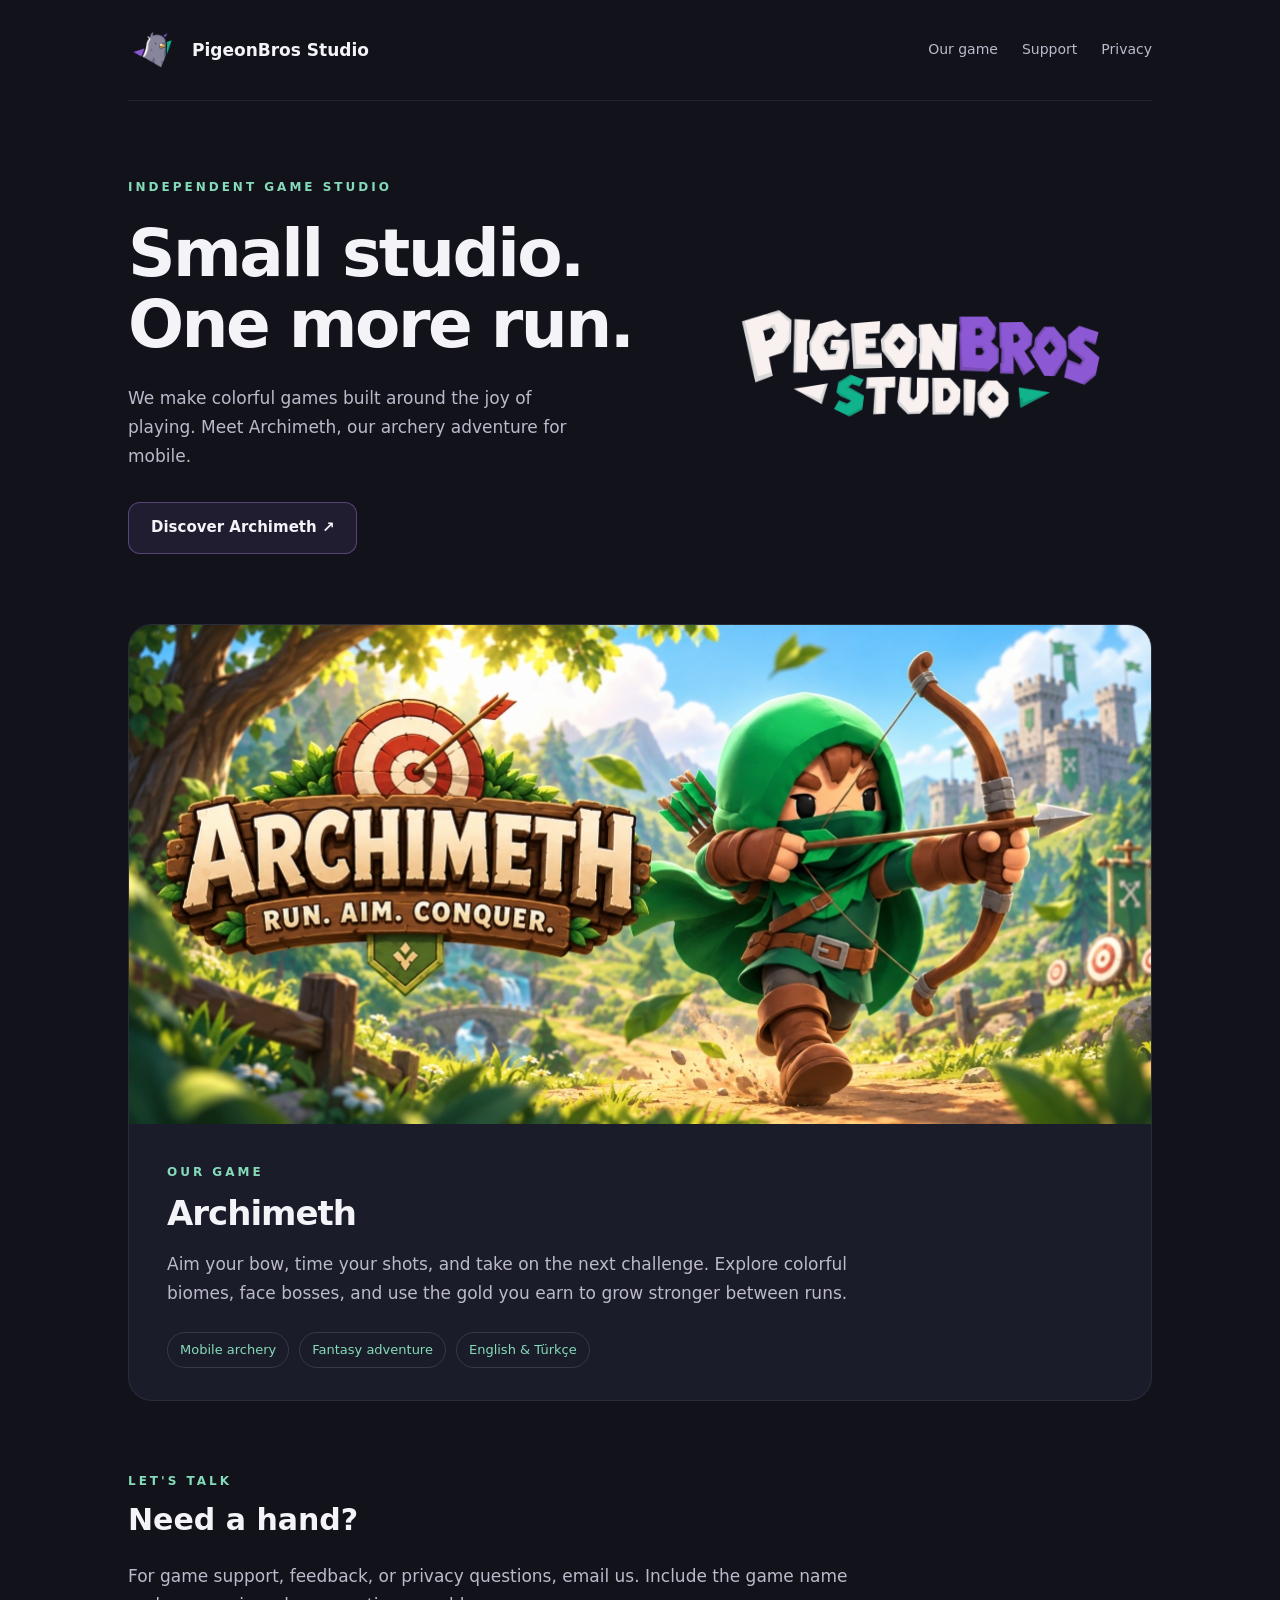
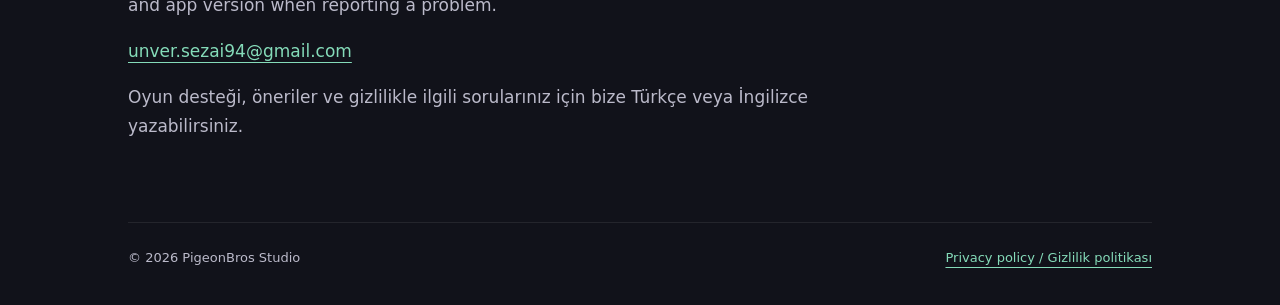
==== index.html @ d185c444 "Publish PigeonBros Studio website and Archimeth privacy policy" ====
<!doctype html>
<html lang="en"><head><meta charset="utf-8"><meta name="viewport" content="width=device-width,initial-scale=1"><title>PigeonBros Studio — Archimeth</title><meta name="description" content="PigeonBros Studio, creators of Archimeth. Discover the game, get support, and read our privacy policy."><meta name="theme-color" content="#11121a"><link rel="icon" href="assets/logo.png"><link rel="stylesheet" href="style.css"></head><body><div class="wrap">
<header><a class="brand" href="./"><img src="assets/logo.png" alt="" width="52" height="52">PigeonBros Studio</a><nav aria-label="Main navigation"><a href="#game">Our game</a><a href="#support">Support</a><a href="privacy-policy.html">Privacy</a></nav></header>
<main><section class="hero"><div><span class="eyebrow">Independent game studio</span><h1>Small studio.<br>One more run.</h1><p>We make colorful games built around the joy of playing. Meet Archimeth, our archery adventure for mobile.</p><a class="button" href="#game">Discover Archimeth ↗</a></div><img class="studio-art" src="assets/banner.png" alt="PigeonBros Studio" width="2048" height="1152"></section>
<section class="game" id="game" aria-labelledby="game-title"><img src="assets/archimeth.jpg" alt="Archimeth's green-hooded archer and colorful fantasy world" width="1024" height="500"><div class="game-copy"><span class="eyebrow">Our game</span><h2 id="game-title">Archimeth</h2><p>Aim your bow, time your shots, and take on the next challenge. Explore colorful biomes, face bosses, and use the gold you earn to grow stronger between runs.</p><div class="tags"><span>Mobile archery</span><span>Fantasy adventure</span><span>English &amp; Türkçe</span></div></div></section>
<section class="support" id="support"><span class="eyebrow">Let's talk</span><h2>Need a hand?</h2><p>For game support, feedback, or privacy questions, email us. Include the game name and app version when reporting a problem.</p><a href="mailto:unver.sezai94@gmail.com">unver.sezai94@gmail.com</a><p lang="tr">Oyun desteği, öneriler ve gizlilikle ilgili sorularınız için bize Türkçe veya İngilizce yazabilirsiniz.</p></section></main>
<footer><span>© 2026 PigeonBros Studio</span><a href="privacy-policy.html">Privacy policy / Gizlilik politikası</a></footer></div></body></html>
---- style.css ----
:root{color-scheme:dark;--bg:#11121a;--surface:#1a1c29;--ink:#f4f3f8;--muted:#bbbaca;--purple:#ac84f4;--green:#85dbb9}*{box-sizing:border-box}html{scroll-behavior:smooth}body{margin:0;background:var(--bg);color:var(--ink);font:17px/1.7 system-ui,-apple-system,BlinkMacSystemFont,"Segoe UI",sans-serif}a{color:var(--green);text-underline-offset:5px}a:hover{color:#fff}a:focus-visible{outline:3px solid var(--green);outline-offset:6px;border-radius:4px}.wrap{max-width:1080px;margin:auto;padding:0 28px}header{display:flex;align-items:center;justify-content:space-between;gap:24px;padding:24px 0;border-bottom:1px solid #ffffff14}.brand{display:flex;align-items:center;gap:12px;color:var(--ink);text-decoration:none;font-weight:750}.brand img{width:52px;height:52px}nav{display:flex;gap:24px;font-size:14px}nav a{color:var(--muted);text-decoration:none}.hero{display:grid;grid-template-columns:1.1fr 1fr;align-items:center;gap:56px;padding:70px 0}.hero h1{font-size:clamp(38px,5.3vw,66px);line-height:1.08;letter-spacing:-2.5px;margin:18px 0 24px}.eyebrow{font-size:12px;letter-spacing:3px;text-transform:uppercase;color:var(--green);font-weight:750}.hero p{color:var(--muted);max-width:450px}.studio-art{width:100%;background:radial-gradient(ellipse,#7955c233,transparent 70%);display:block}.button{display:inline-block;padding:12px 22px;border:1px solid #a783ee66;background:#ac84f41a;border-radius:12px;color:var(--ink);text-decoration:none;font-weight:650;font-size:15px;margin-top:14px}.game{overflow:hidden;border-radius:24px;background:var(--surface);border:1px solid #ffffff12}.game>img{width:100%;display:block;aspect-ratio:1024/500;object-fit:cover}.game-copy{padding:32px 38px}.game h2{font-size:34px;line-height:1.2;margin:8px 0 14px;letter-spacing:-1px}.game p{color:var(--muted);max-width:740px}.tags{display:flex;flex-wrap:wrap;gap:10px;margin-top:24px}.tags span{border:1px solid #ffffff20;padding:6px 12px;border-radius:100px;font-size:13px;color:var(--green)}.support{padding:64px 0}.support h2{font-size:30px;margin:0 0 12px}.support p{color:var(--muted);max-width:720px}.support a{overflow-wrap:anywhere}footer{border-top:1px solid #ffffff14;padding:24px 0 36px;display:flex;justify-content:space-between;gap:20px;color:var(--muted);font-size:13px}.policy{max-width:820px;padding:48px 0 64px}.policy h1{font-size:42px;line-height:1.2;letter-spacing:-1.5px}.policy h2{font-size:24px;margin-top:36px}.policy p,.policy li{color:var(--muted)}.policy strong{color:var(--ink)}.policy .notice{background:var(--surface);border-left:3px solid var(--purple);padding:18px 22px;border-radius:0 10px 10px 0}.language{display:flex;gap:18px;margin:24px 0}.policy hr{border:0;border-top:1px solid #ffffff20;margin:48px 0}@media(max-width:700px){.wrap{padding:0 20px}header{gap:12px}.brand{font-size:13px}.brand img{width:40px;height:40px}nav{gap:12px;font-size:12px}.hero{grid-template-columns:1fr;gap:0;padding:42px 0 32px}.hero h1{letter-spacing:-1.5px}.studio-art{max-width:360px;margin:0 auto}.game-copy{padding:24px}.game h2{font-size:28px}.support{padding:40px 0}footer{flex-direction:column;gap:8px}.policy h1{font-size:34px}}
.studio-art{height:auto;mix-blend-mode:screen}.brand img{mix-blend-mode:screen}
.game>img{height:auto}
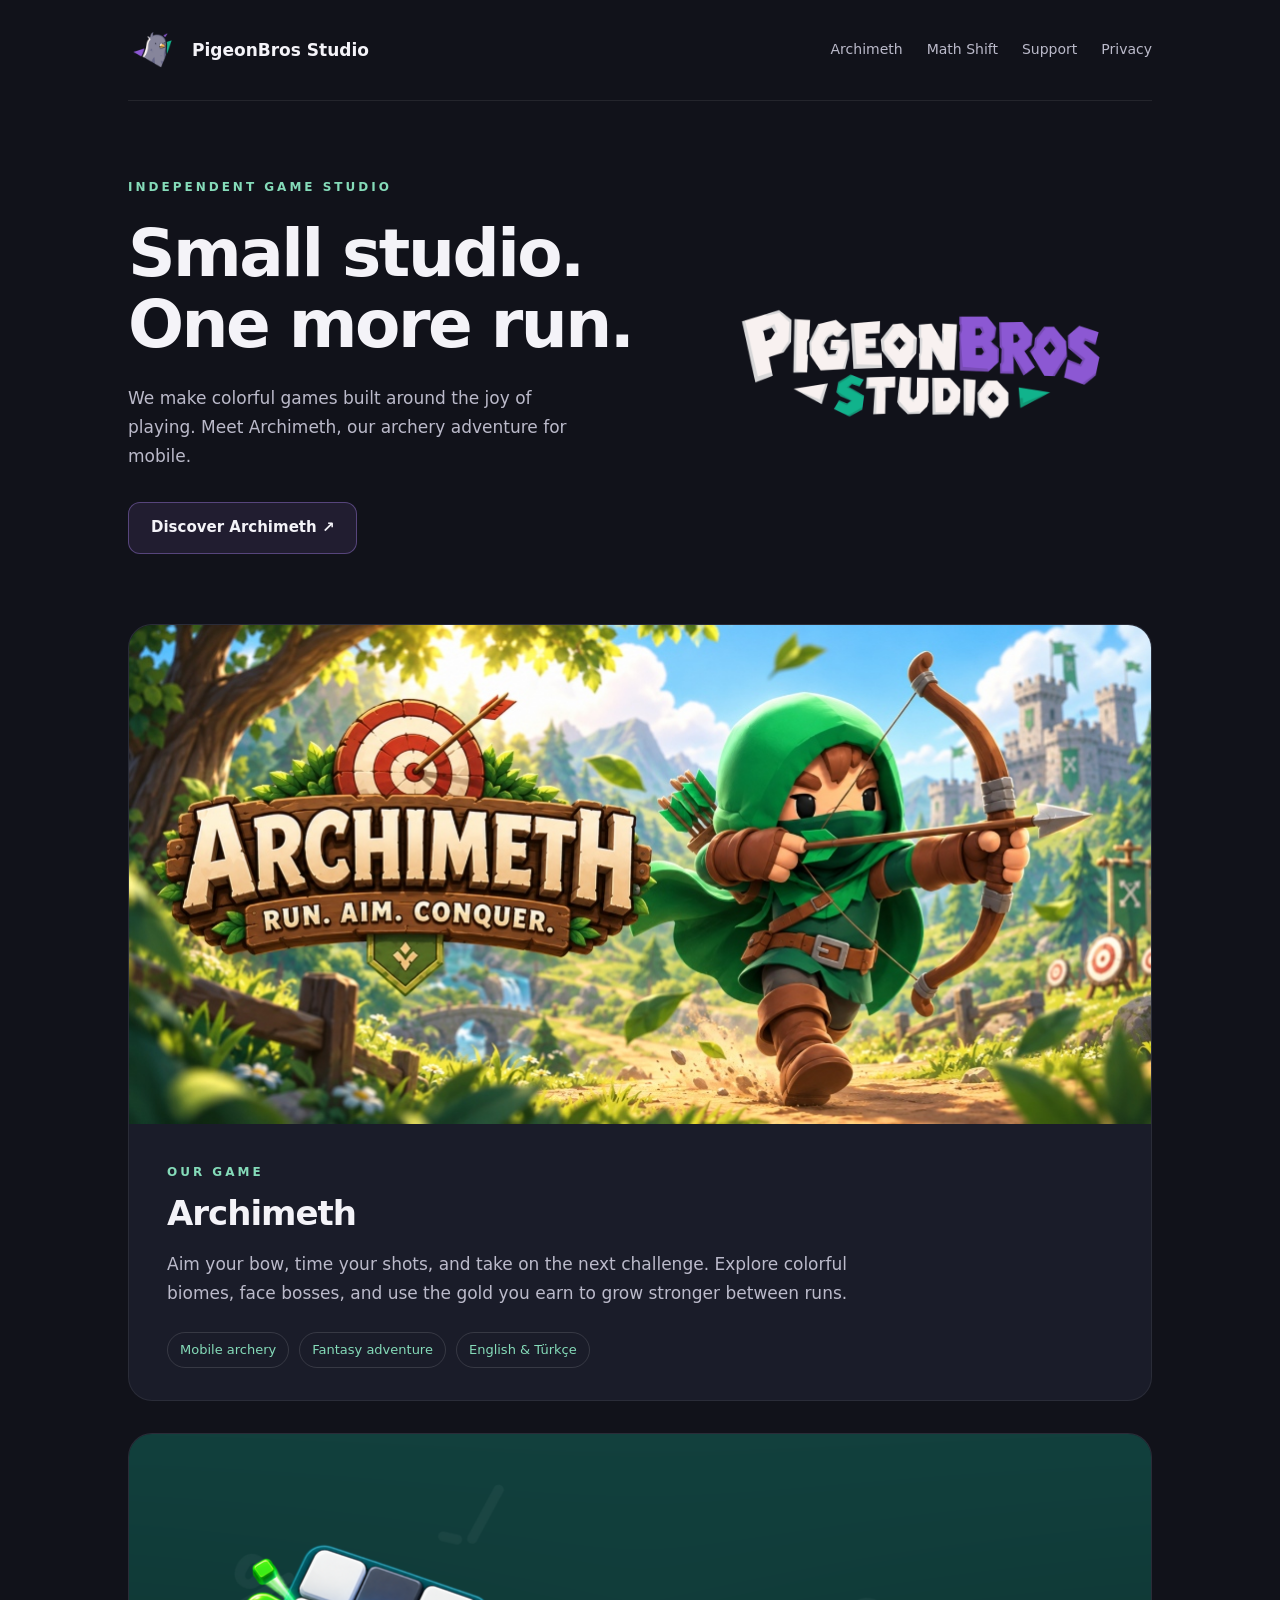
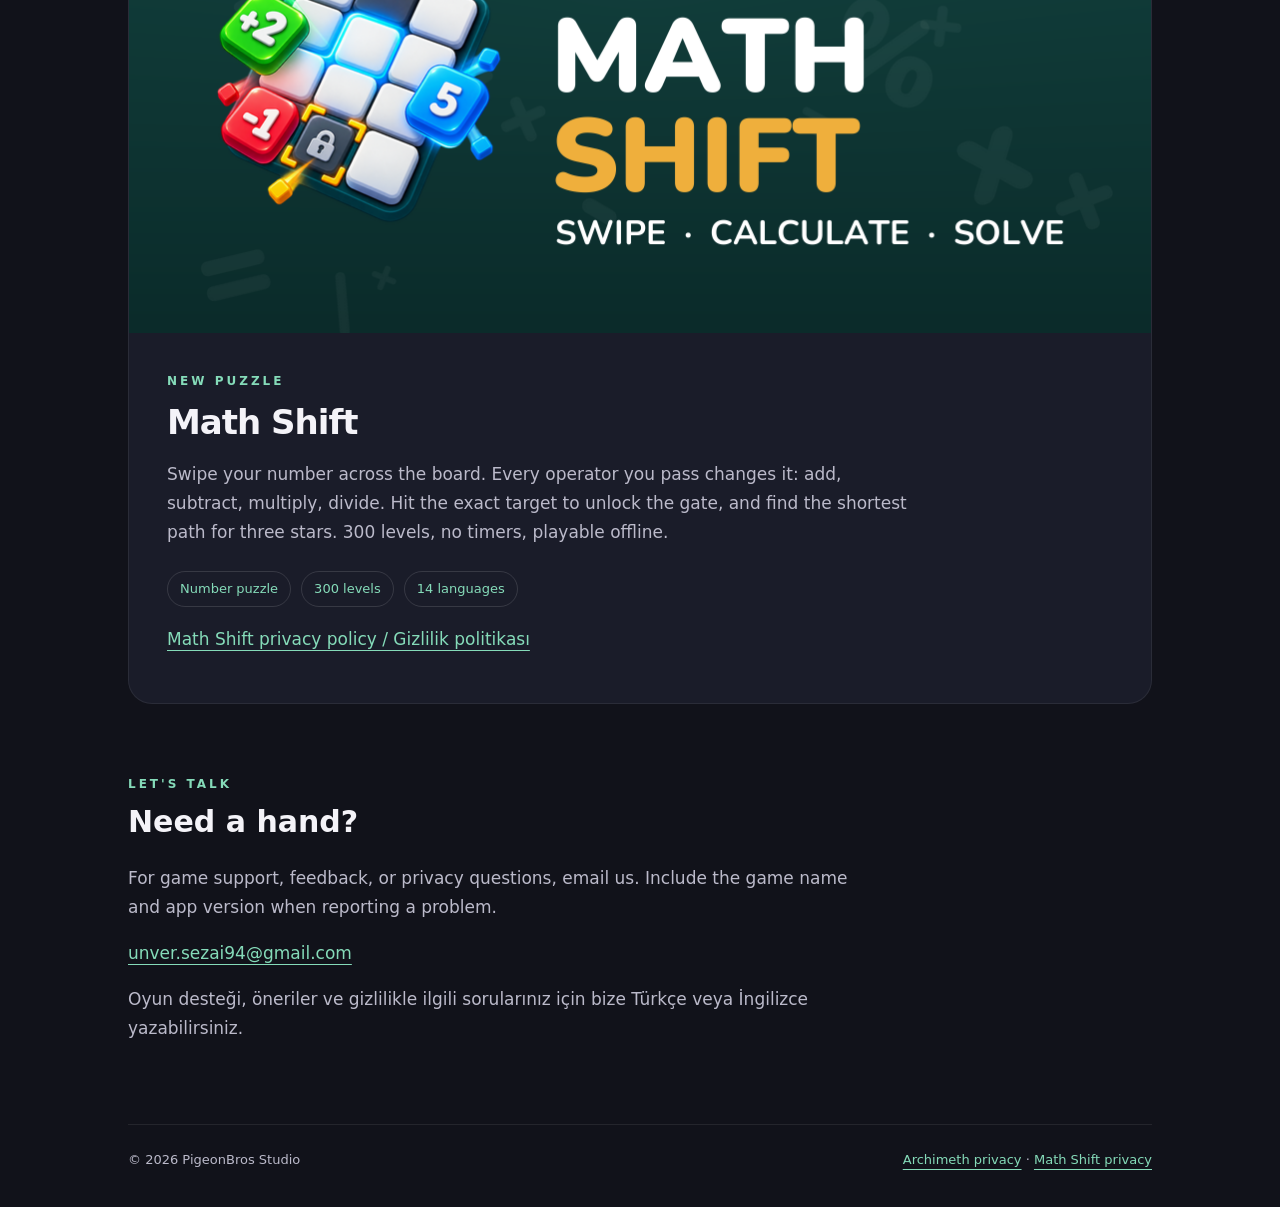
==== commit 9301ae99: "Add Math Shift game card and privacy policy Co-Authored-By: Claude Opus 5.5 (1M context) <noreply@an" ====
--- a/index.html
+++ b/index.html
@@ -1,7 +1,7 @@
 <!doctype html>
-<html lang="en"><head><meta charset="utf-8"><meta name="viewport" content="width=device-width,initial-scale=1"><title>PigeonBros Studio — Archimeth</title><meta name="description" content="PigeonBros Studio, creators of Archimeth. Discover the game, get support, and read our privacy policy."><meta name="theme-color" content="#11121a"><link rel="icon" href="assets/logo.png"><link rel="stylesheet" href="style.css"></head><body><div class="wrap">
-<header><a class="brand" href="./"><img src="assets/logo.png" alt="" width="52" height="52">PigeonBros Studio</a><nav aria-label="Main navigation"><a href="#game">Our game</a><a href="#support">Support</a><a href="privacy-policy.html">Privacy</a></nav></header>
+<html lang="en"><head><meta charset="utf-8"><meta name="viewport" content="width=device-width,initial-scale=1"><title>PigeonBros Studio — Archimeth &amp; Math Shift</title><meta name="description" content="PigeonBros Studio, creators of Archimeth and Math Shift. Discover the game, get support, and read our privacy policy."><meta name="theme-color" content="#11121a"><link rel="icon" href="assets/logo.png"><link rel="stylesheet" href="style.css"></head><body><div class="wrap">
+<header><a class="brand" href="./"><img src="assets/logo.png" alt="" width="52" height="52">PigeonBros Studio</a><nav aria-label="Main navigation"><a href="#game">Archimeth</a><a href="#mathshift">Math Shift</a><a href="#support">Support</a><a href="privacy-policy.html">Privacy</a></nav></header>
 <main><section class="hero"><div><span class="eyebrow">Independent game studio</span><h1>Small studio.<br>One more run.</h1><p>We make colorful games built around the joy of playing. Meet Archimeth, our archery adventure for mobile.</p><a class="button" href="#game">Discover Archimeth ↗</a></div><img class="studio-art" src="assets/banner.png" alt="PigeonBros Studio" width="2048" height="1152"></section>
 <section class="game" id="game" aria-labelledby="game-title"><img src="assets/archimeth.jpg" alt="Archimeth's green-hooded archer and colorful fantasy world" width="1024" height="500"><div class="game-copy"><span class="eyebrow">Our game</span><h2 id="game-title">Archimeth</h2><p>Aim your bow, time your shots, and take on the next challenge. Explore colorful biomes, face bosses, and use the gold you earn to grow stronger between runs.</p><div class="tags"><span>Mobile archery</span><span>Fantasy adventure</span><span>English &amp; Türkçe</span></div></div></section>
-<section class="support" id="support"><span class="eyebrow">Let's talk</span><h2>Need a hand?</h2><p>For game support, feedback, or privacy questions, email us. Include the game name and app version when reporting a problem.</p><a href="mailto:unver.sezai94@gmail.com">unver.sezai94@gmail.com</a><p lang="tr">Oyun desteği, öneriler ve gizlilikle ilgili sorularınız için bize Türkçe veya İngilizce yazabilirsiniz.</p></section></main>
-<footer><span>© 2026 PigeonBros Studio</span><a href="privacy-policy.html">Privacy policy / Gizlilik politikası</a></footer></div></body></html>
+<section class="game" id="mathshift" aria-labelledby="mathshift-title" style="margin-top:32px"><img src="assets/mathshift.png" alt="Math Shift: swipe a number tile across the board to hit the exact target" width="1024" height="500"><div class="game-copy"><span class="eyebrow">New puzzle</span><h2 id="mathshift-title">Math Shift</h2><p>Swipe your number across the board. Every operator you pass changes it: add, subtract, multiply, divide. Hit the exact target to unlock the gate, and find the shortest path for three stars. 300 levels, no timers, playable offline.</p><div class="tags"><span>Number puzzle</span><span>300 levels</span><span>14 languages</span></div><p style="margin-top:18px"><a href="mathshift-privacy-policy.html">Math Shift privacy policy / Gizlilik politikası</a></p></div></section><section class="support" id="support"><span class="eyebrow">Let's talk</span><h2>Need a hand?</h2><p>For game support, feedback, or privacy questions, email us. Include the game name and app version when reporting a problem.</p><a href="mailto:unver.sezai94@gmail.com">unver.sezai94@gmail.com</a><p lang="tr">Oyun desteği, öneriler ve gizlilikle ilgili sorularınız için bize Türkçe veya İngilizce yazabilirsiniz.</p></section></main>
+<footer><span>© 2026 PigeonBros Studio</span><span><a href="privacy-policy.html">Archimeth privacy</a> · <a href="mathshift-privacy-policy.html">Math Shift privacy</a></span></footer></div></body></html>
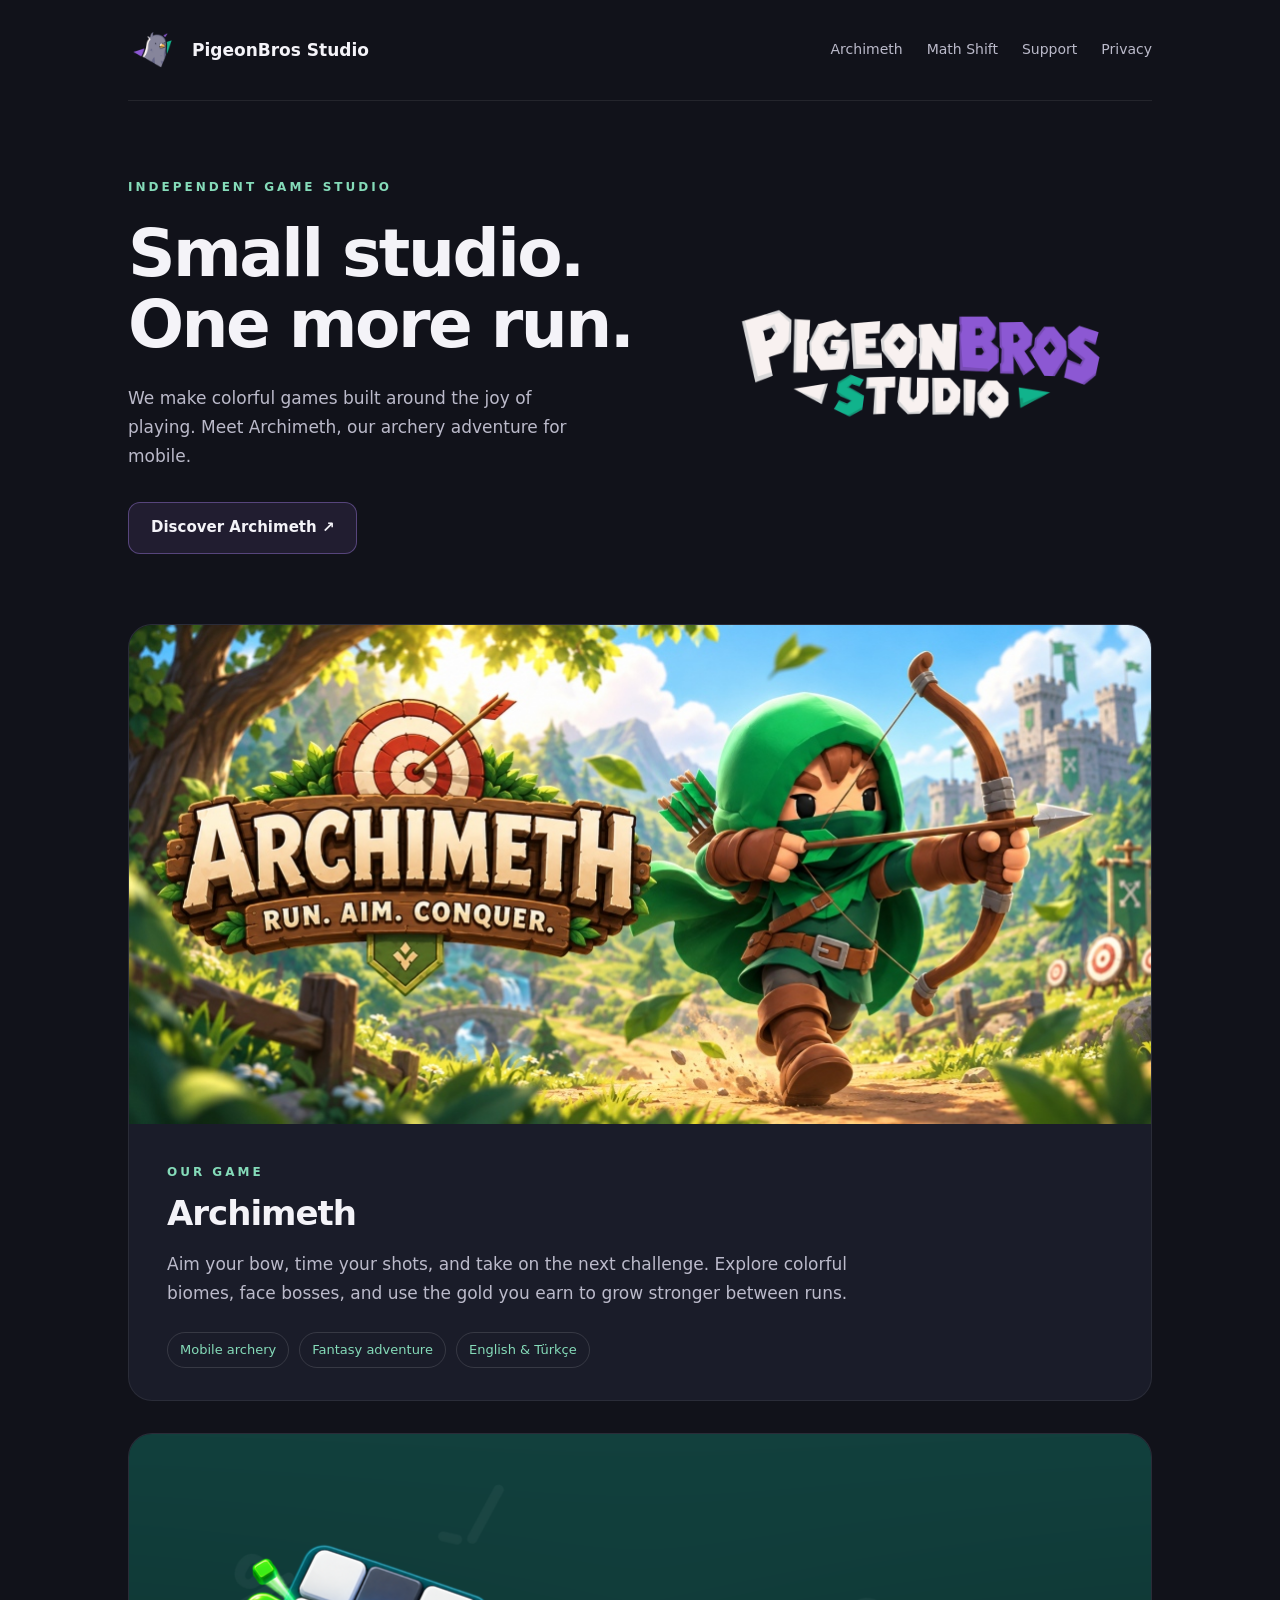
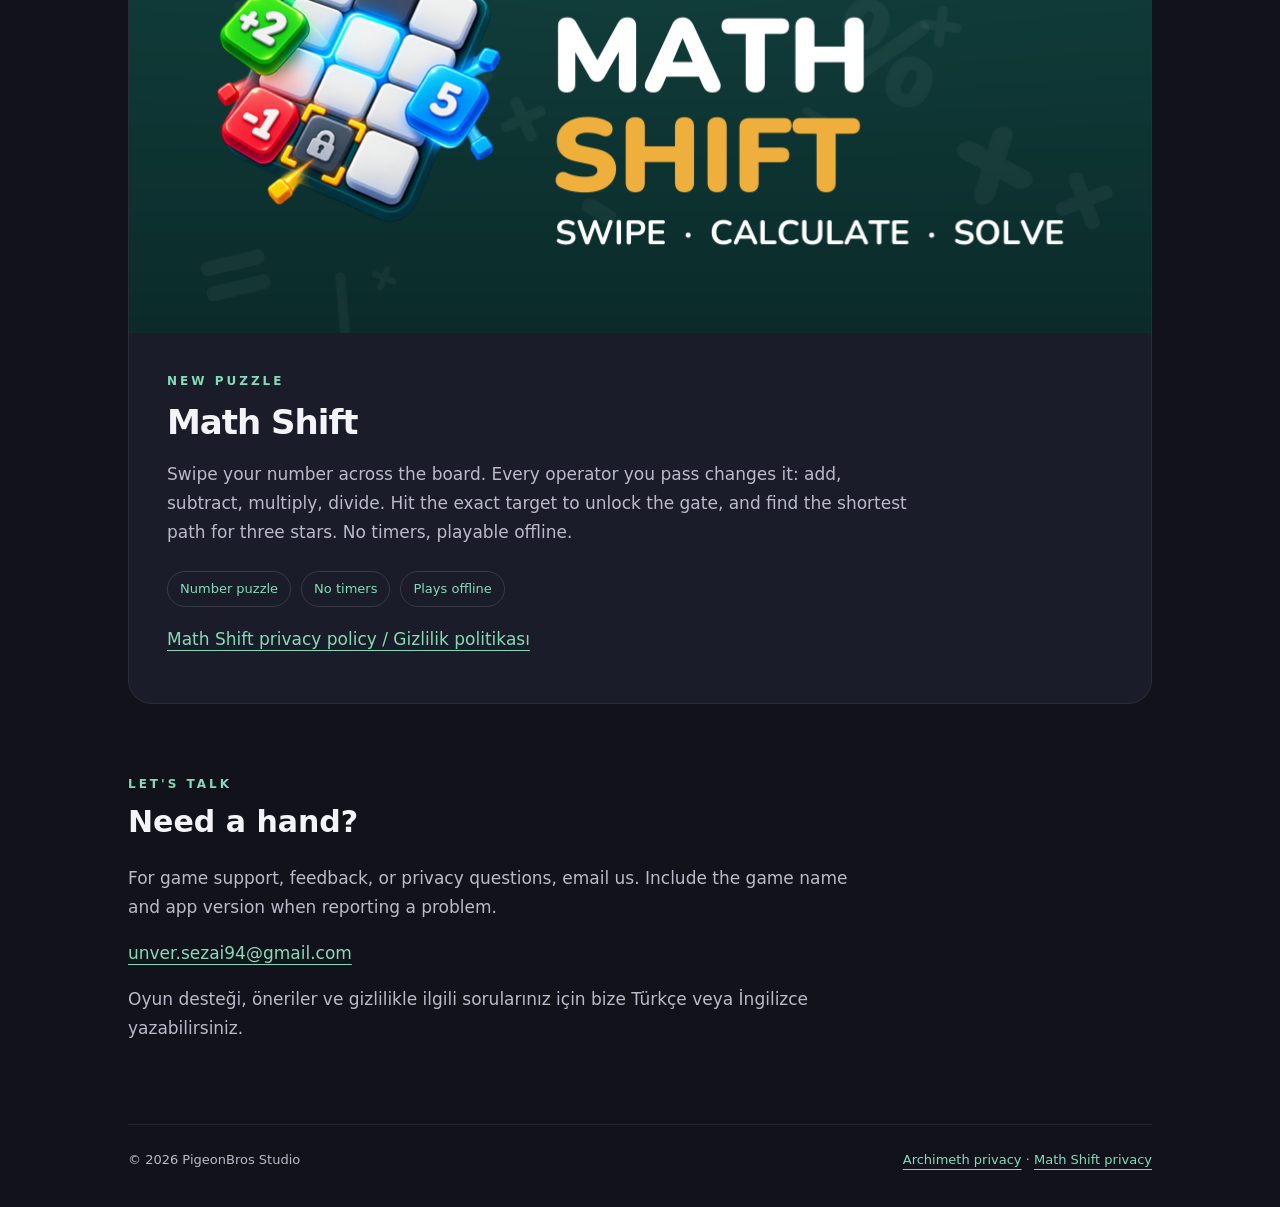
==== commit 416f0fee: "Math Shift card: drop level and language counts Co-Authored-By: Claude Opus 5.5 (1M context) <norepl" ====
--- a/index.html
+++ b/index.html
@@ -3,5 +3,5 @@
 <header><a class="brand" href="./"><img src="assets/logo.png" alt="" width="52" height="52">PigeonBros Studio</a><nav aria-label="Main navigation"><a href="#game">Archimeth</a><a href="#mathshift">Math Shift</a><a href="#support">Support</a><a href="privacy-policy.html">Privacy</a></nav></header>
 <main><section class="hero"><div><span class="eyebrow">Independent game studio</span><h1>Small studio.<br>One more run.</h1><p>We make colorful games built around the joy of playing. Meet Archimeth, our archery adventure for mobile.</p><a class="button" href="#game">Discover Archimeth ↗</a></div><img class="studio-art" src="assets/banner.png" alt="PigeonBros Studio" width="2048" height="1152"></section>
 <section class="game" id="game" aria-labelledby="game-title"><img src="assets/archimeth.jpg" alt="Archimeth's green-hooded archer and colorful fantasy world" width="1024" height="500"><div class="game-copy"><span class="eyebrow">Our game</span><h2 id="game-title">Archimeth</h2><p>Aim your bow, time your shots, and take on the next challenge. Explore colorful biomes, face bosses, and use the gold you earn to grow stronger between runs.</p><div class="tags"><span>Mobile archery</span><span>Fantasy adventure</span><span>English &amp; Türkçe</span></div></div></section>
-<section class="game" id="mathshift" aria-labelledby="mathshift-title" style="margin-top:32px"><img src="assets/mathshift.png" alt="Math Shift: swipe a number tile across the board to hit the exact target" width="1024" height="500"><div class="game-copy"><span class="eyebrow">New puzzle</span><h2 id="mathshift-title">Math Shift</h2><p>Swipe your number across the board. Every operator you pass changes it: add, subtract, multiply, divide. Hit the exact target to unlock the gate, and find the shortest path for three stars. 300 levels, no timers, playable offline.</p><div class="tags"><span>Number puzzle</span><span>300 levels</span><span>14 languages</span></div><p style="margin-top:18px"><a href="mathshift-privacy-policy.html">Math Shift privacy policy / Gizlilik politikası</a></p></div></section><section class="support" id="support"><span class="eyebrow">Let's talk</span><h2>Need a hand?</h2><p>For game support, feedback, or privacy questions, email us. Include the game name and app version when reporting a problem.</p><a href="mailto:unver.sezai94@gmail.com">unver.sezai94@gmail.com</a><p lang="tr">Oyun desteği, öneriler ve gizlilikle ilgili sorularınız için bize Türkçe veya İngilizce yazabilirsiniz.</p></section></main>
+<section class="game" id="mathshift" aria-labelledby="mathshift-title" style="margin-top:32px"><img src="assets/mathshift.png" alt="Math Shift: swipe a number tile across the board to hit the exact target" width="1024" height="500"><div class="game-copy"><span class="eyebrow">New puzzle</span><h2 id="mathshift-title">Math Shift</h2><p>Swipe your number across the board. Every operator you pass changes it: add, subtract, multiply, divide. Hit the exact target to unlock the gate, and find the shortest path for three stars. No timers, playable offline.</p><div class="tags"><span>Number puzzle</span><span>No timers</span><span>Plays offline</span></div><p style="margin-top:18px"><a href="mathshift-privacy-policy.html">Math Shift privacy policy / Gizlilik politikası</a></p></div></section><section class="support" id="support"><span class="eyebrow">Let's talk</span><h2>Need a hand?</h2><p>For game support, feedback, or privacy questions, email us. Include the game name and app version when reporting a problem.</p><a href="mailto:unver.sezai94@gmail.com">unver.sezai94@gmail.com</a><p lang="tr">Oyun desteği, öneriler ve gizlilikle ilgili sorularınız için bize Türkçe veya İngilizce yazabilirsiniz.</p></section></main>
 <footer><span>© 2026 PigeonBros Studio</span><span><a href="privacy-policy.html">Archimeth privacy</a> · <a href="mathshift-privacy-policy.html">Math Shift privacy</a></span></footer></div></body></html>
